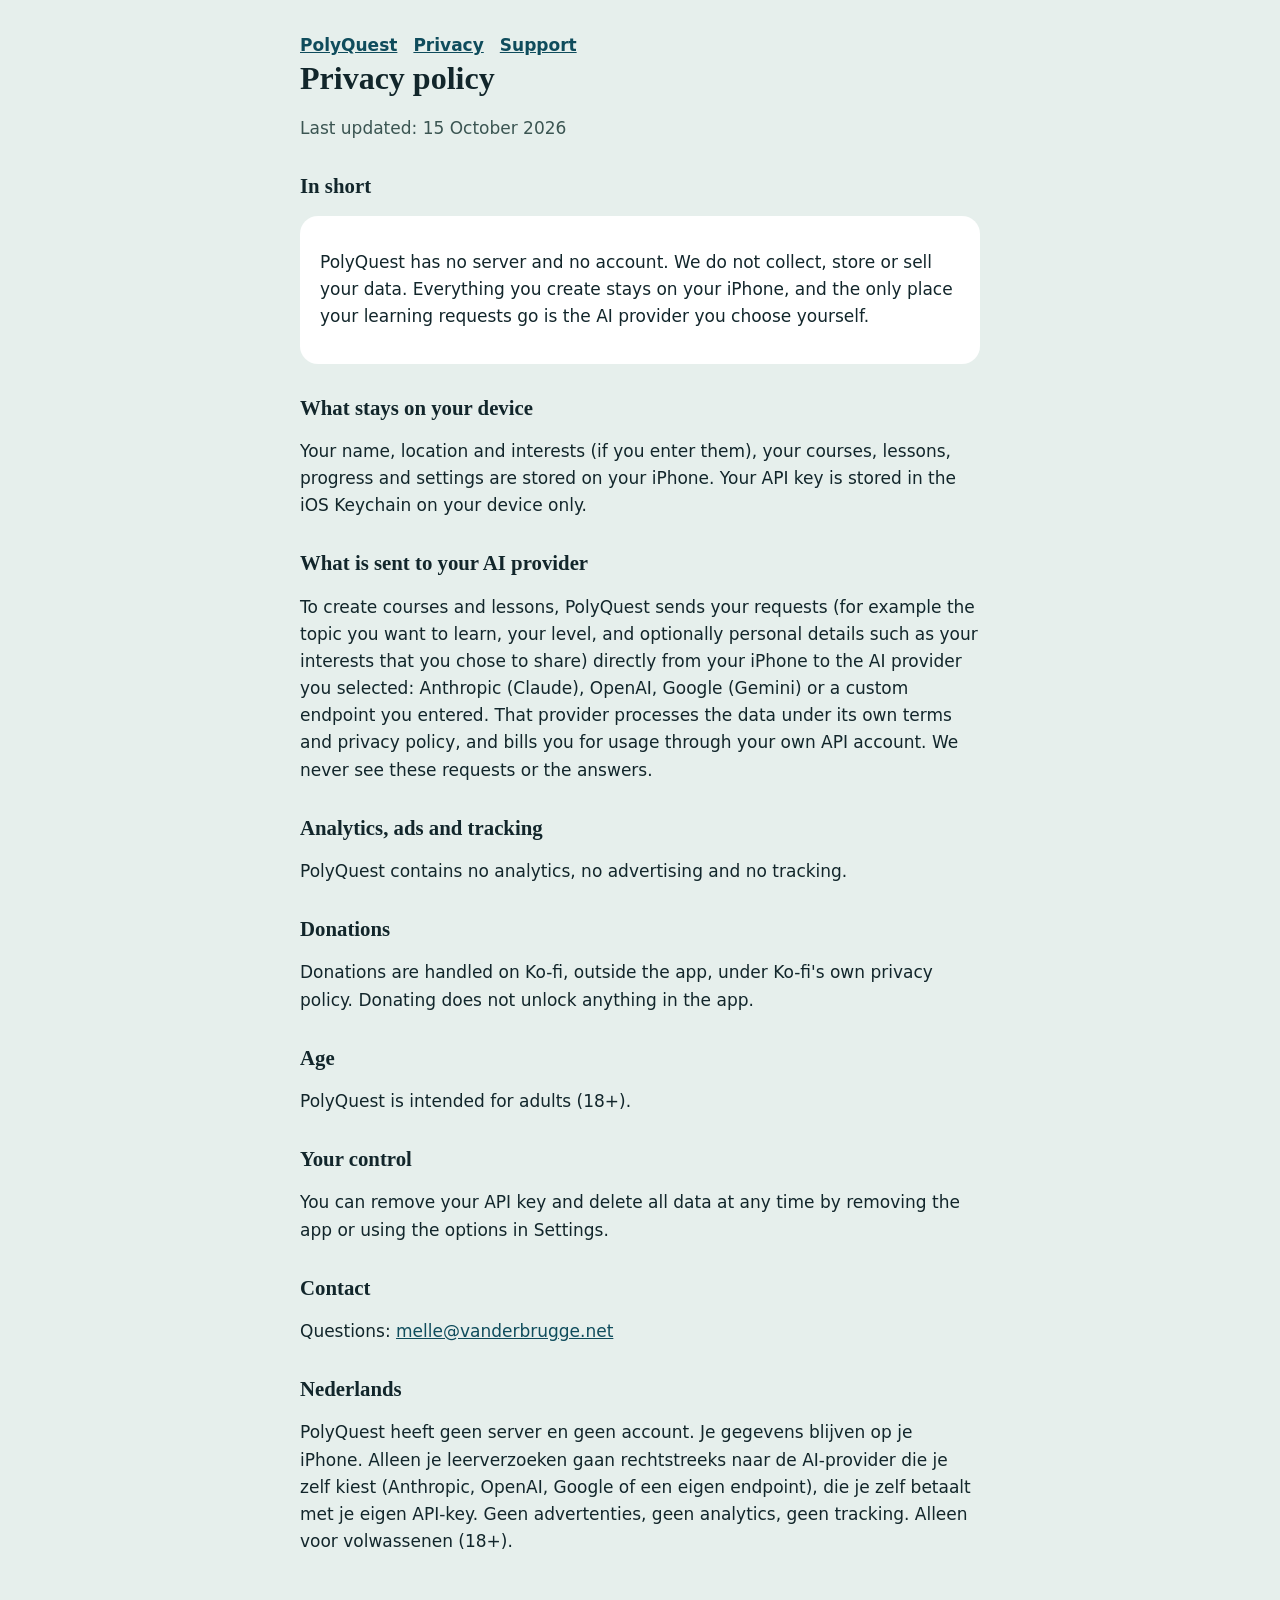
==== privacy.html @ d5af498f "PolyQuest legal pages: privacy and support Co-Authored-By: Claude Sonnet 5.5 <noreply@anthropic.com>" ====
<!doctype html><html lang="en"><head><meta charset="utf-8"><meta name="viewport" content="width=device-width,initial-scale=1"><title>PolyQuest – Privacy</title><link rel="stylesheet" href="style.css"></head><body><main><nav><a href="./">PolyQuest</a><a href="privacy.html">Privacy</a><a href="support.html">Support</a></nav>
<h1>Privacy policy</h1><p class="muted">Last updated: 15 October 2026</p>
<h2>In short</h2>
<div class="card"><p>PolyQuest has no server and no account. We do not collect, store or sell your data. Everything you create stays on your iPhone, and the only place your learning requests go is the AI provider you choose yourself.</p></div>
<h2>What stays on your device</h2>
<p>Your name, location and interests (if you enter them), your courses, lessons, progress and settings are stored on your iPhone. Your API key is stored in the iOS Keychain on your device only.</p>
<h2>What is sent to your AI provider</h2>
<p>To create courses and lessons, PolyQuest sends your requests (for example the topic you want to learn, your level, and optionally personal details such as your interests that you chose to share) directly from your iPhone to the AI provider you selected: Anthropic (Claude), OpenAI, Google (Gemini) or a custom endpoint you entered. That provider processes the data under its own terms and privacy policy, and bills you for usage through your own API account. We never see these requests or the answers.</p>
<h2>Analytics, ads and tracking</h2>
<p>PolyQuest contains no analytics, no advertising and no tracking.</p>
<h2>Donations</h2>
<p>Donations are handled on Ko-fi, outside the app, under Ko-fi's own privacy policy. Donating does not unlock anything in the app.</p>
<h2>Age</h2>
<p>PolyQuest is intended for adults (18+).</p>
<h2>Your control</h2>
<p>You can remove your API key and delete all data at any time by removing the app or using the options in Settings.</p>
<h2>Contact</h2>
<p>Questions: <a href="mailto:melle@vanderbrugge.net">melle@vanderbrugge.net</a></p>
<h2>Nederlands</h2>
<p>PolyQuest heeft geen server en geen account. Je gegevens blijven op je iPhone. Alleen je leerverzoeken gaan rechtstreeks naar de AI-provider die je zelf kiest (Anthropic, OpenAI, Google of een eigen endpoint), die je zelf betaalt met je eigen API-key. Geen advertenties, geen analytics, geen tracking. Alleen voor volwassenen (18+).</p>
</main></body></html>
---- style.css ----
:root{--bg:#E6EFEC;--ink:#12262B;--muted:#3B5552;--card:#fff;--accent:#0F4C5C;--link:#0F4C5C}
@media(prefers-color-scheme:dark){:root{--bg:#0E1225;--ink:#EEF0FF;--muted:#B5BCE0;--card:#181E3A;--accent:#5FC8DA;--link:#5FC8DA}}
body{margin:0;background:var(--bg);color:var(--ink);font:17px/1.6 ui-rounded,-apple-system,system-ui,sans-serif}
main{max-width:680px;margin:0 auto;padding:32px 16px 64px}
h1,h2{font-family:ui-serif,Georgia,serif;line-height:1.2}
h1{font-size:2rem;margin:0 0 .25rem}h2{font-size:1.3rem;margin-top:2rem}
.card{background:var(--card);border-radius:18px;padding:16px 20px;margin:16px 0}
p.muted{color:var(--muted)}a{color:var(--link)}nav a{margin-right:16px;font-weight:700}
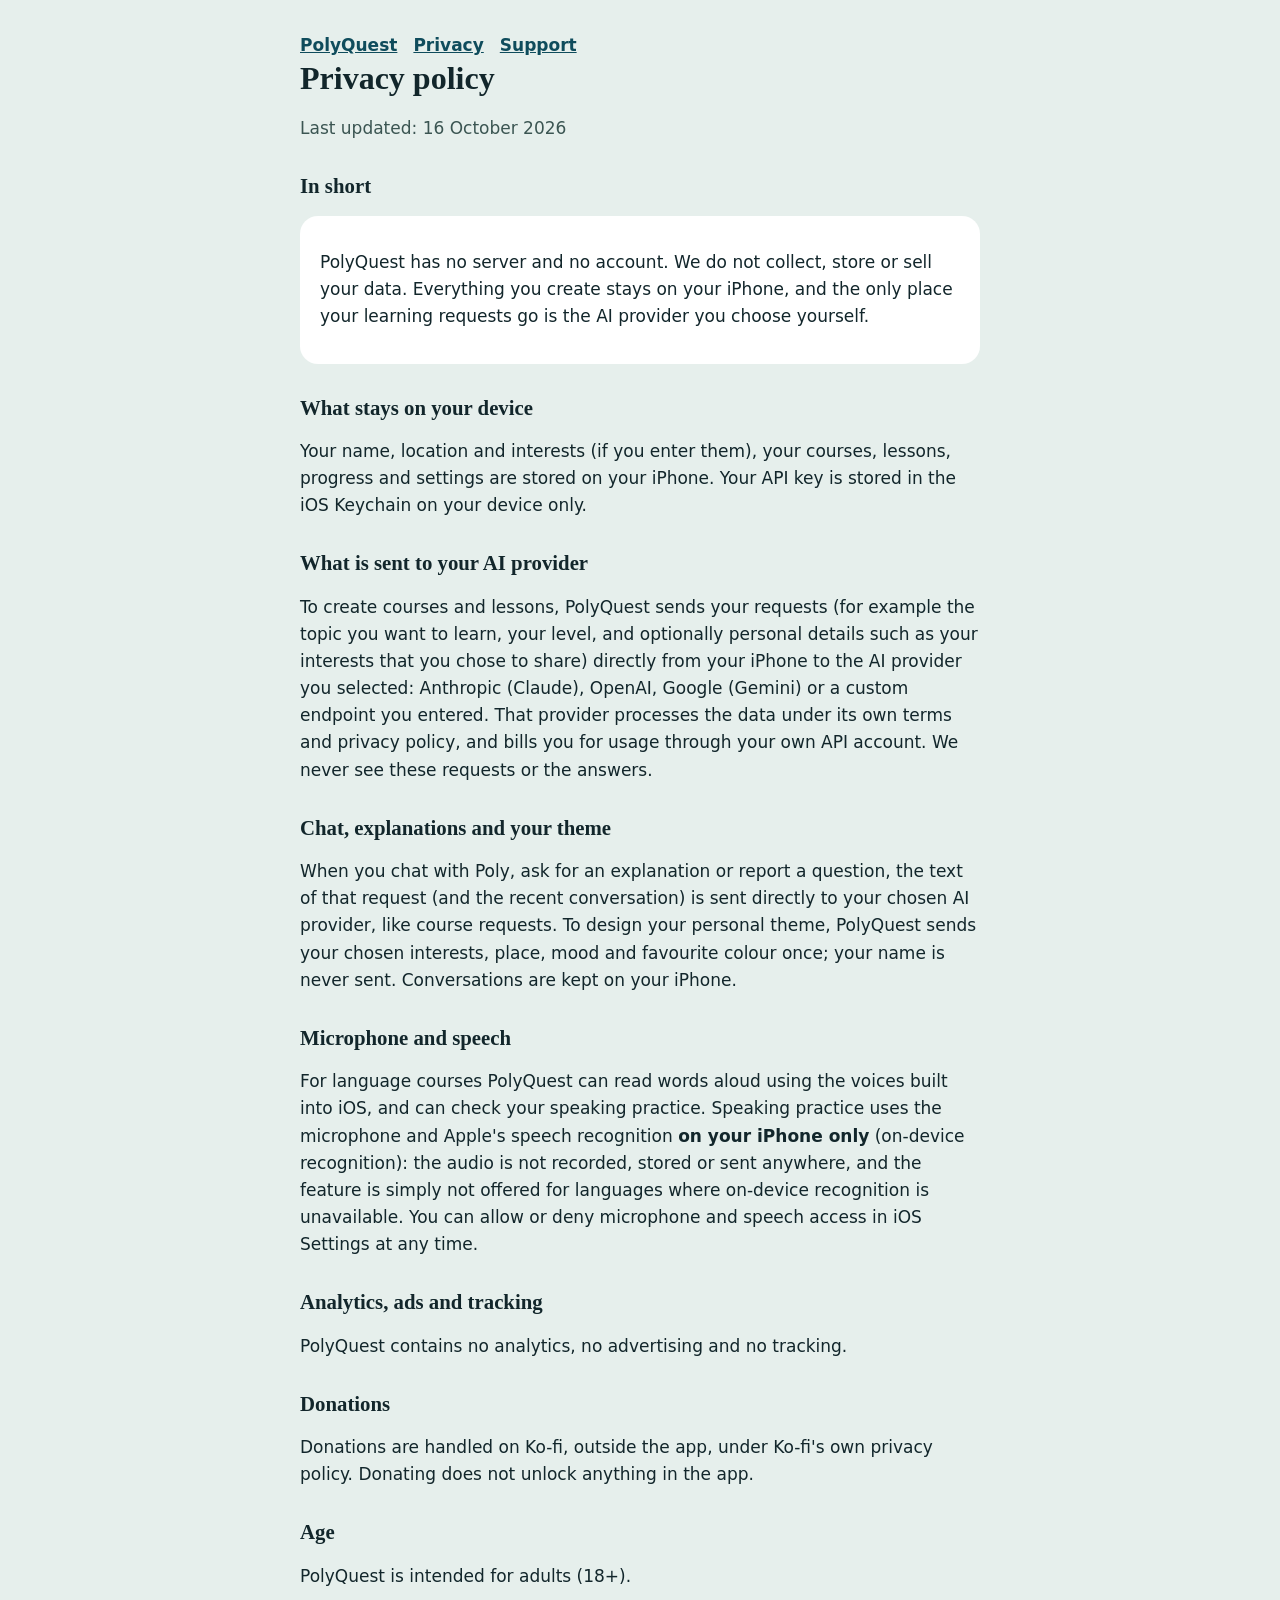
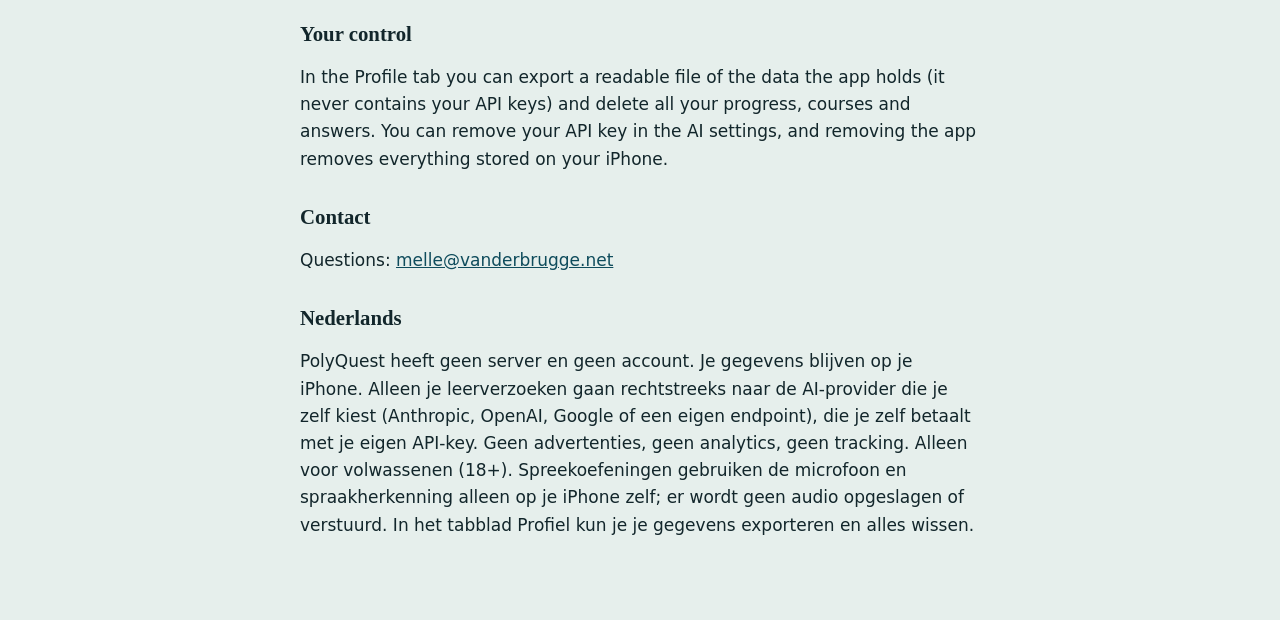
==== commit a2525c69: "Privacy: chat, theme, on-device speech, export and delete" ====
--- a/privacy.html
+++ b/privacy.html
@@ -1,11 +1,15 @@
 <!doctype html><html lang="en"><head><meta charset="utf-8"><meta name="viewport" content="width=device-width,initial-scale=1"><title>PolyQuest – Privacy</title><link rel="stylesheet" href="style.css"></head><body><main><nav><a href="./">PolyQuest</a><a href="privacy.html">Privacy</a><a href="support.html">Support</a></nav>
-<h1>Privacy policy</h1><p class="muted">Last updated: 15 October 2026</p>
+<h1>Privacy policy</h1><p class="muted">Last updated: 16 October 2026</p>
 <h2>In short</h2>
 <div class="card"><p>PolyQuest has no server and no account. We do not collect, store or sell your data. Everything you create stays on your iPhone, and the only place your learning requests go is the AI provider you choose yourself.</p></div>
 <h2>What stays on your device</h2>
 <p>Your name, location and interests (if you enter them), your courses, lessons, progress and settings are stored on your iPhone. Your API key is stored in the iOS Keychain on your device only.</p>
 <h2>What is sent to your AI provider</h2>
 <p>To create courses and lessons, PolyQuest sends your requests (for example the topic you want to learn, your level, and optionally personal details such as your interests that you chose to share) directly from your iPhone to the AI provider you selected: Anthropic (Claude), OpenAI, Google (Gemini) or a custom endpoint you entered. That provider processes the data under its own terms and privacy policy, and bills you for usage through your own API account. We never see these requests or the answers.</p>
+<h2>Chat, explanations and your theme</h2>
+<p>When you chat with Poly, ask for an explanation or report a question, the text of that request (and the recent conversation) is sent directly to your chosen AI provider, like course requests. To design your personal theme, PolyQuest sends your chosen interests, place, mood and favourite colour once; your name is never sent. Conversations are kept on your iPhone.</p>
+<h2>Microphone and speech</h2>
+<p>For language courses PolyQuest can read words aloud using the voices built into iOS, and can check your speaking practice. Speaking practice uses the microphone and Apple's speech recognition <strong>on your iPhone only</strong> (on-device recognition): the audio is not recorded, stored or sent anywhere, and the feature is simply not offered for languages where on-device recognition is unavailable. You can allow or deny microphone and speech access in iOS Settings at any time.</p>
 <h2>Analytics, ads and tracking</h2>
 <p>PolyQuest contains no analytics, no advertising and no tracking.</p>
 <h2>Donations</h2>
@@ -13,9 +17,9 @@
 <h2>Age</h2>
 <p>PolyQuest is intended for adults (18+).</p>
 <h2>Your control</h2>
-<p>You can remove your API key and delete all data at any time by removing the app or using the options in Settings.</p>
+<p>In the Profile tab you can export a readable file of the data the app holds (it never contains your API keys) and delete all your progress, courses and answers. You can remove your API key in the AI settings, and removing the app removes everything stored on your iPhone.</p>
 <h2>Contact</h2>
 <p>Questions: <a href="mailto:melle@vanderbrugge.net">melle@vanderbrugge.net</a></p>
 <h2>Nederlands</h2>
-<p>PolyQuest heeft geen server en geen account. Je gegevens blijven op je iPhone. Alleen je leerverzoeken gaan rechtstreeks naar de AI-provider die je zelf kiest (Anthropic, OpenAI, Google of een eigen endpoint), die je zelf betaalt met je eigen API-key. Geen advertenties, geen analytics, geen tracking. Alleen voor volwassenen (18+).</p>
+<p>PolyQuest heeft geen server en geen account. Je gegevens blijven op je iPhone. Alleen je leerverzoeken gaan rechtstreeks naar de AI-provider die je zelf kiest (Anthropic, OpenAI, Google of een eigen endpoint), die je zelf betaalt met je eigen API-key. Geen advertenties, geen analytics, geen tracking. Alleen voor volwassenen (18+). Spreekoefeningen gebruiken de microfoon en spraakherkenning alleen op je iPhone zelf; er wordt geen audio opgeslagen of verstuurd. In het tabblad Profiel kun je je gegevens exporteren en alles wissen.</p>
 </main></body></html>
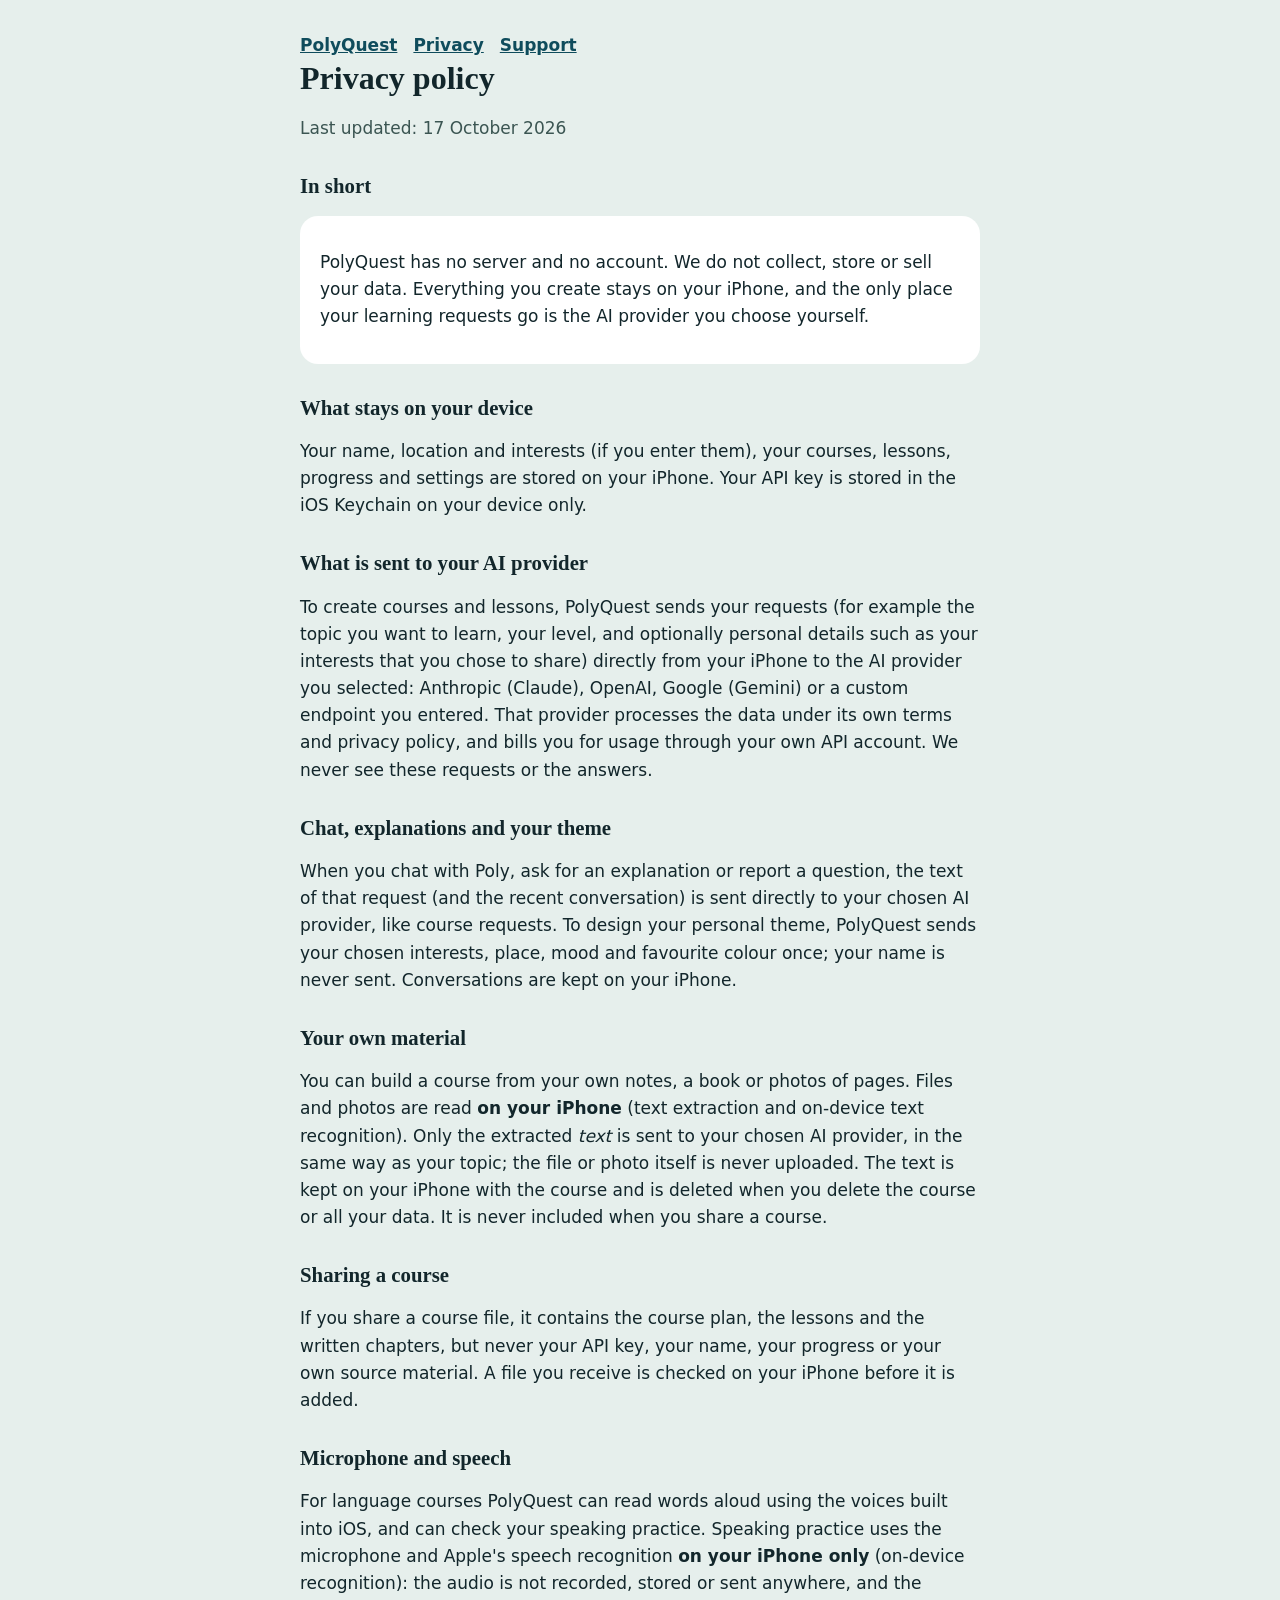
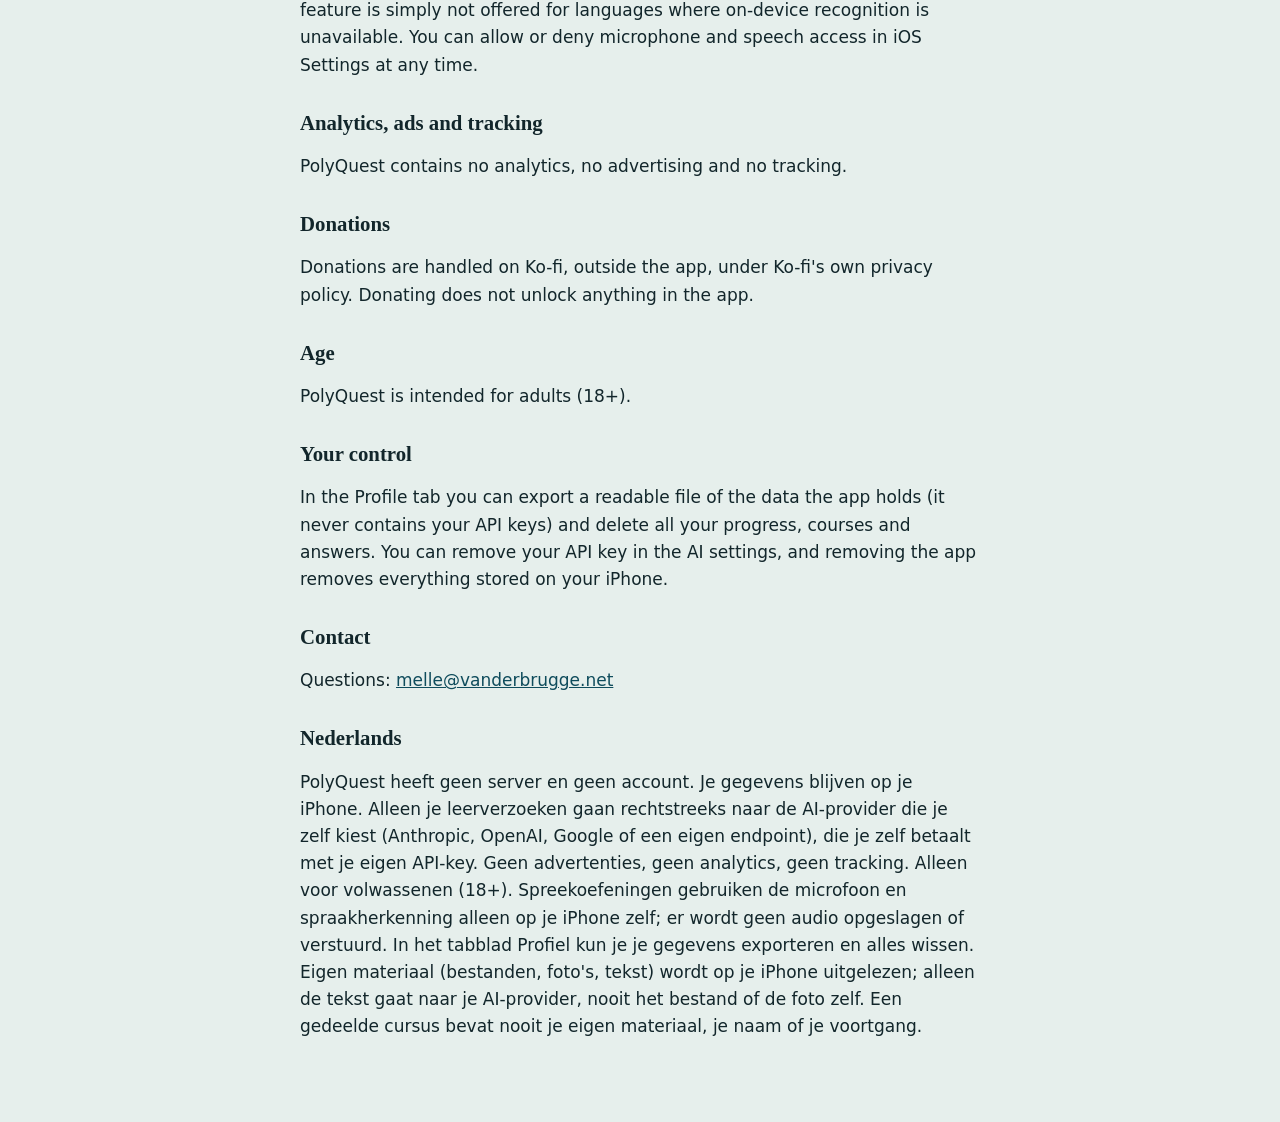
==== commit 09ba4885: "Privacy: own material and course sharing" ====
--- a/privacy.html
+++ b/privacy.html
@@ -1,5 +1,5 @@
 <!doctype html><html lang="en"><head><meta charset="utf-8"><meta name="viewport" content="width=device-width,initial-scale=1"><title>PolyQuest – Privacy</title><link rel="stylesheet" href="style.css"></head><body><main><nav><a href="./">PolyQuest</a><a href="privacy.html">Privacy</a><a href="support.html">Support</a></nav>
-<h1>Privacy policy</h1><p class="muted">Last updated: 16 October 2026</p>
+<h1>Privacy policy</h1><p class="muted">Last updated: 17 October 2026</p>
 <h2>In short</h2>
 <div class="card"><p>PolyQuest has no server and no account. We do not collect, store or sell your data. Everything you create stays on your iPhone, and the only place your learning requests go is the AI provider you choose yourself.</p></div>
 <h2>What stays on your device</h2>
@@ -8,6 +8,10 @@
 <p>To create courses and lessons, PolyQuest sends your requests (for example the topic you want to learn, your level, and optionally personal details such as your interests that you chose to share) directly from your iPhone to the AI provider you selected: Anthropic (Claude), OpenAI, Google (Gemini) or a custom endpoint you entered. That provider processes the data under its own terms and privacy policy, and bills you for usage through your own API account. We never see these requests or the answers.</p>
 <h2>Chat, explanations and your theme</h2>
 <p>When you chat with Poly, ask for an explanation or report a question, the text of that request (and the recent conversation) is sent directly to your chosen AI provider, like course requests. To design your personal theme, PolyQuest sends your chosen interests, place, mood and favourite colour once; your name is never sent. Conversations are kept on your iPhone.</p>
+<h2>Your own material</h2>
+<p>You can build a course from your own notes, a book or photos of pages. Files and photos are read <strong>on your iPhone</strong> (text extraction and on-device text recognition). Only the extracted <em>text</em> is sent to your chosen AI provider, in the same way as your topic; the file or photo itself is never uploaded. The text is kept on your iPhone with the course and is deleted when you delete the course or all your data. It is never included when you share a course.</p>
+<h2>Sharing a course</h2>
+<p>If you share a course file, it contains the course plan, the lessons and the written chapters, but never your API key, your name, your progress or your own source material. A file you receive is checked on your iPhone before it is added.</p>
 <h2>Microphone and speech</h2>
 <p>For language courses PolyQuest can read words aloud using the voices built into iOS, and can check your speaking practice. Speaking practice uses the microphone and Apple's speech recognition <strong>on your iPhone only</strong> (on-device recognition): the audio is not recorded, stored or sent anywhere, and the feature is simply not offered for languages where on-device recognition is unavailable. You can allow or deny microphone and speech access in iOS Settings at any time.</p>
 <h2>Analytics, ads and tracking</h2>
@@ -21,5 +25,5 @@
 <h2>Contact</h2>
 <p>Questions: <a href="mailto:melle@vanderbrugge.net">melle@vanderbrugge.net</a></p>
 <h2>Nederlands</h2>
-<p>PolyQuest heeft geen server en geen account. Je gegevens blijven op je iPhone. Alleen je leerverzoeken gaan rechtstreeks naar de AI-provider die je zelf kiest (Anthropic, OpenAI, Google of een eigen endpoint), die je zelf betaalt met je eigen API-key. Geen advertenties, geen analytics, geen tracking. Alleen voor volwassenen (18+). Spreekoefeningen gebruiken de microfoon en spraakherkenning alleen op je iPhone zelf; er wordt geen audio opgeslagen of verstuurd. In het tabblad Profiel kun je je gegevens exporteren en alles wissen.</p>
+<p>PolyQuest heeft geen server en geen account. Je gegevens blijven op je iPhone. Alleen je leerverzoeken gaan rechtstreeks naar de AI-provider die je zelf kiest (Anthropic, OpenAI, Google of een eigen endpoint), die je zelf betaalt met je eigen API-key. Geen advertenties, geen analytics, geen tracking. Alleen voor volwassenen (18+). Spreekoefeningen gebruiken de microfoon en spraakherkenning alleen op je iPhone zelf; er wordt geen audio opgeslagen of verstuurd. In het tabblad Profiel kun je je gegevens exporteren en alles wissen. Eigen materiaal (bestanden, foto's, tekst) wordt op je iPhone uitgelezen; alleen de tekst gaat naar je AI-provider, nooit het bestand of de foto zelf. Een gedeelde cursus bevat nooit je eigen materiaal, je naam of je voortgang.</p>
 </main></body></html>
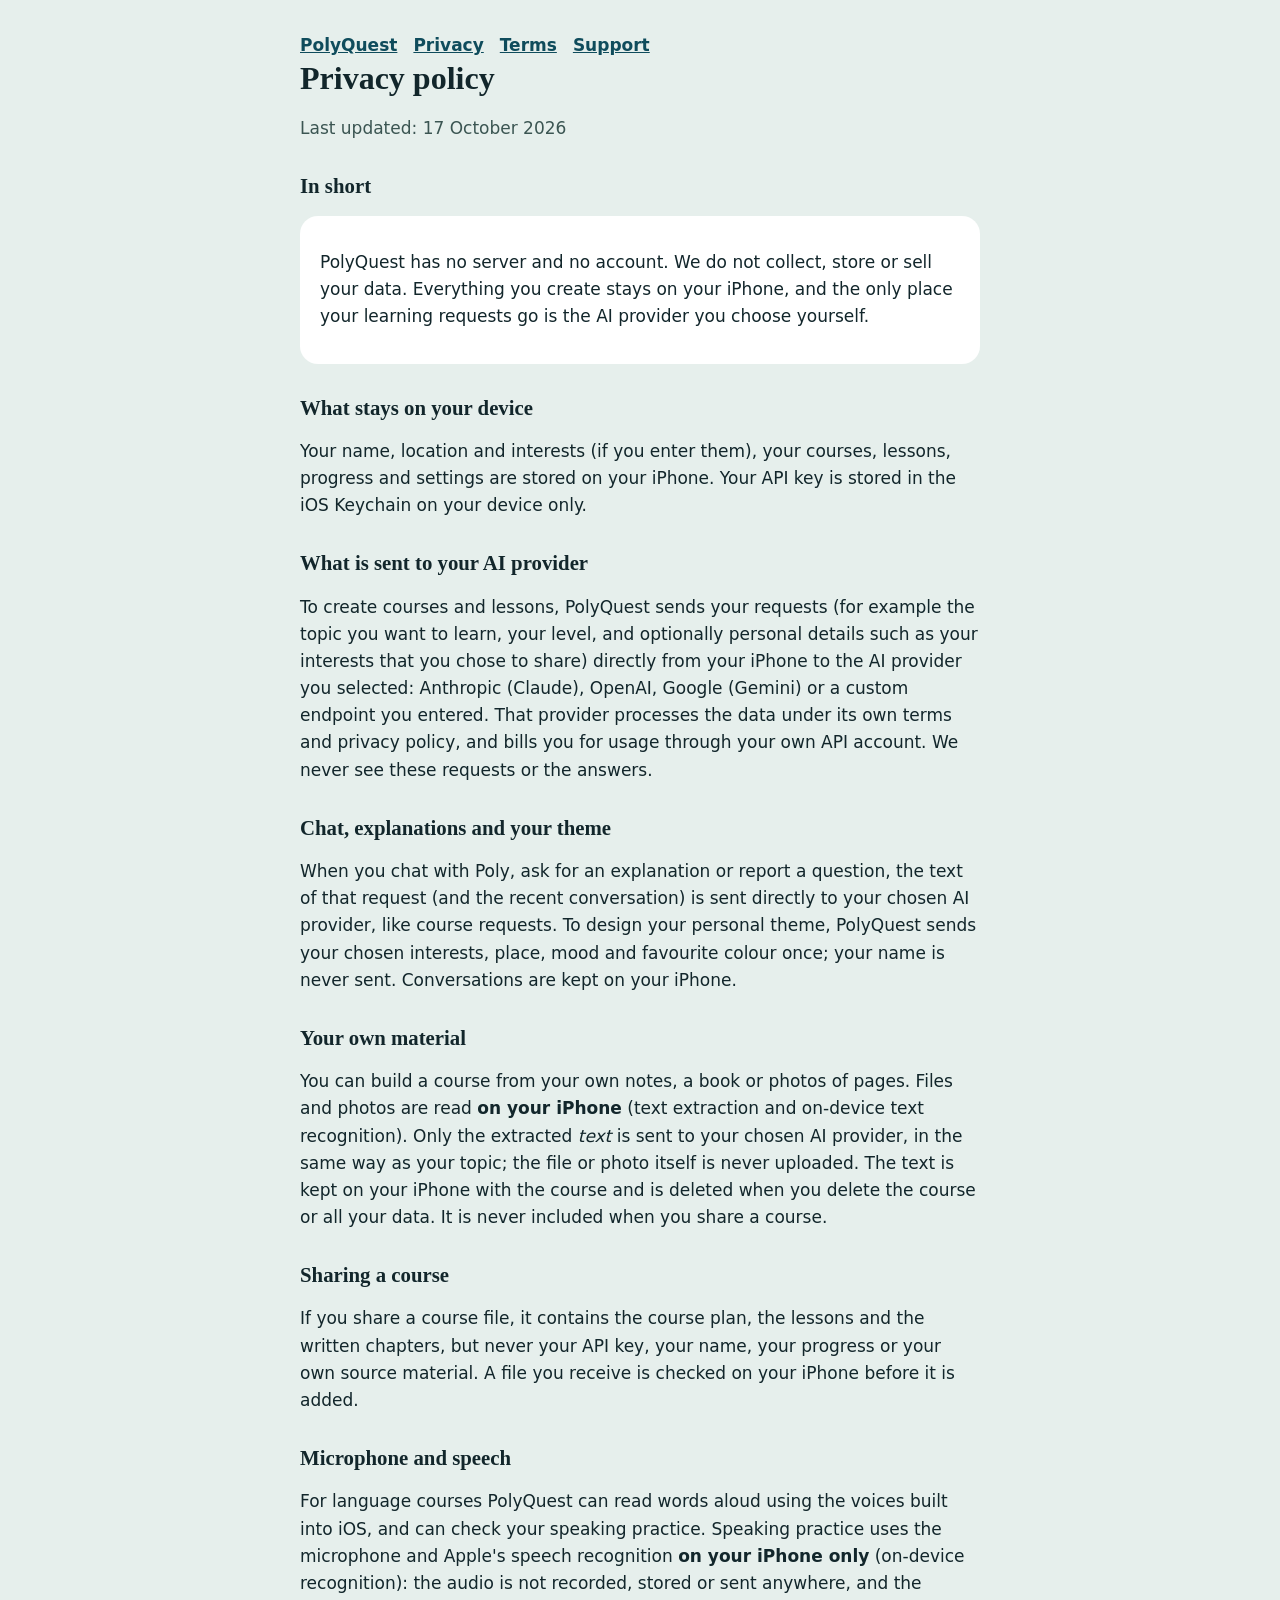
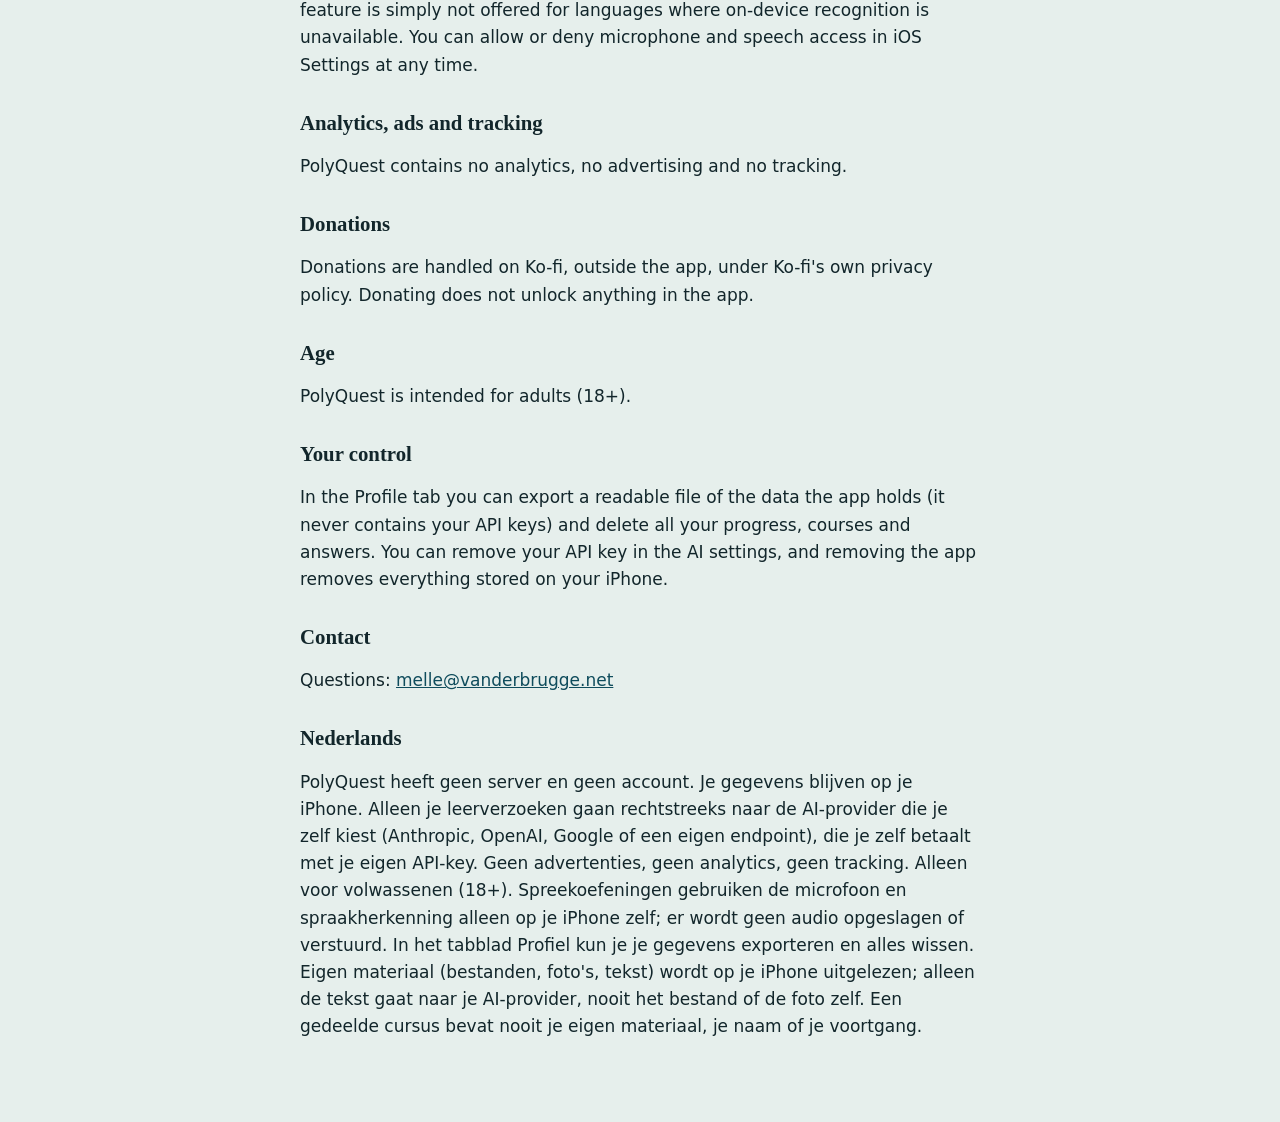
==== commit 27c41f2d: "Add terms of use, link it in the navigation" ====
--- a/privacy.html
+++ b/privacy.html
@@ -1,4 +1,4 @@
-<!doctype html><html lang="en"><head><meta charset="utf-8"><meta name="viewport" content="width=device-width,initial-scale=1"><title>PolyQuest – Privacy</title><link rel="stylesheet" href="style.css"></head><body><main><nav><a href="./">PolyQuest</a><a href="privacy.html">Privacy</a><a href="support.html">Support</a></nav>
+<!doctype html><html lang="en"><head><meta charset="utf-8"><meta name="viewport" content="width=device-width,initial-scale=1"><title>PolyQuest – Privacy</title><link rel="stylesheet" href="style.css"></head><body><main><nav><a href="./">PolyQuest</a><a href="privacy.html">Privacy</a><a href="terms.html">Terms</a><a href="support.html">Support</a></nav>
 <h1>Privacy policy</h1><p class="muted">Last updated: 17 October 2026</p>
 <h2>In short</h2>
 <div class="card"><p>PolyQuest has no server and no account. We do not collect, store or sell your data. Everything you create stays on your iPhone, and the only place your learning requests go is the AI provider you choose yourself.</p></div>
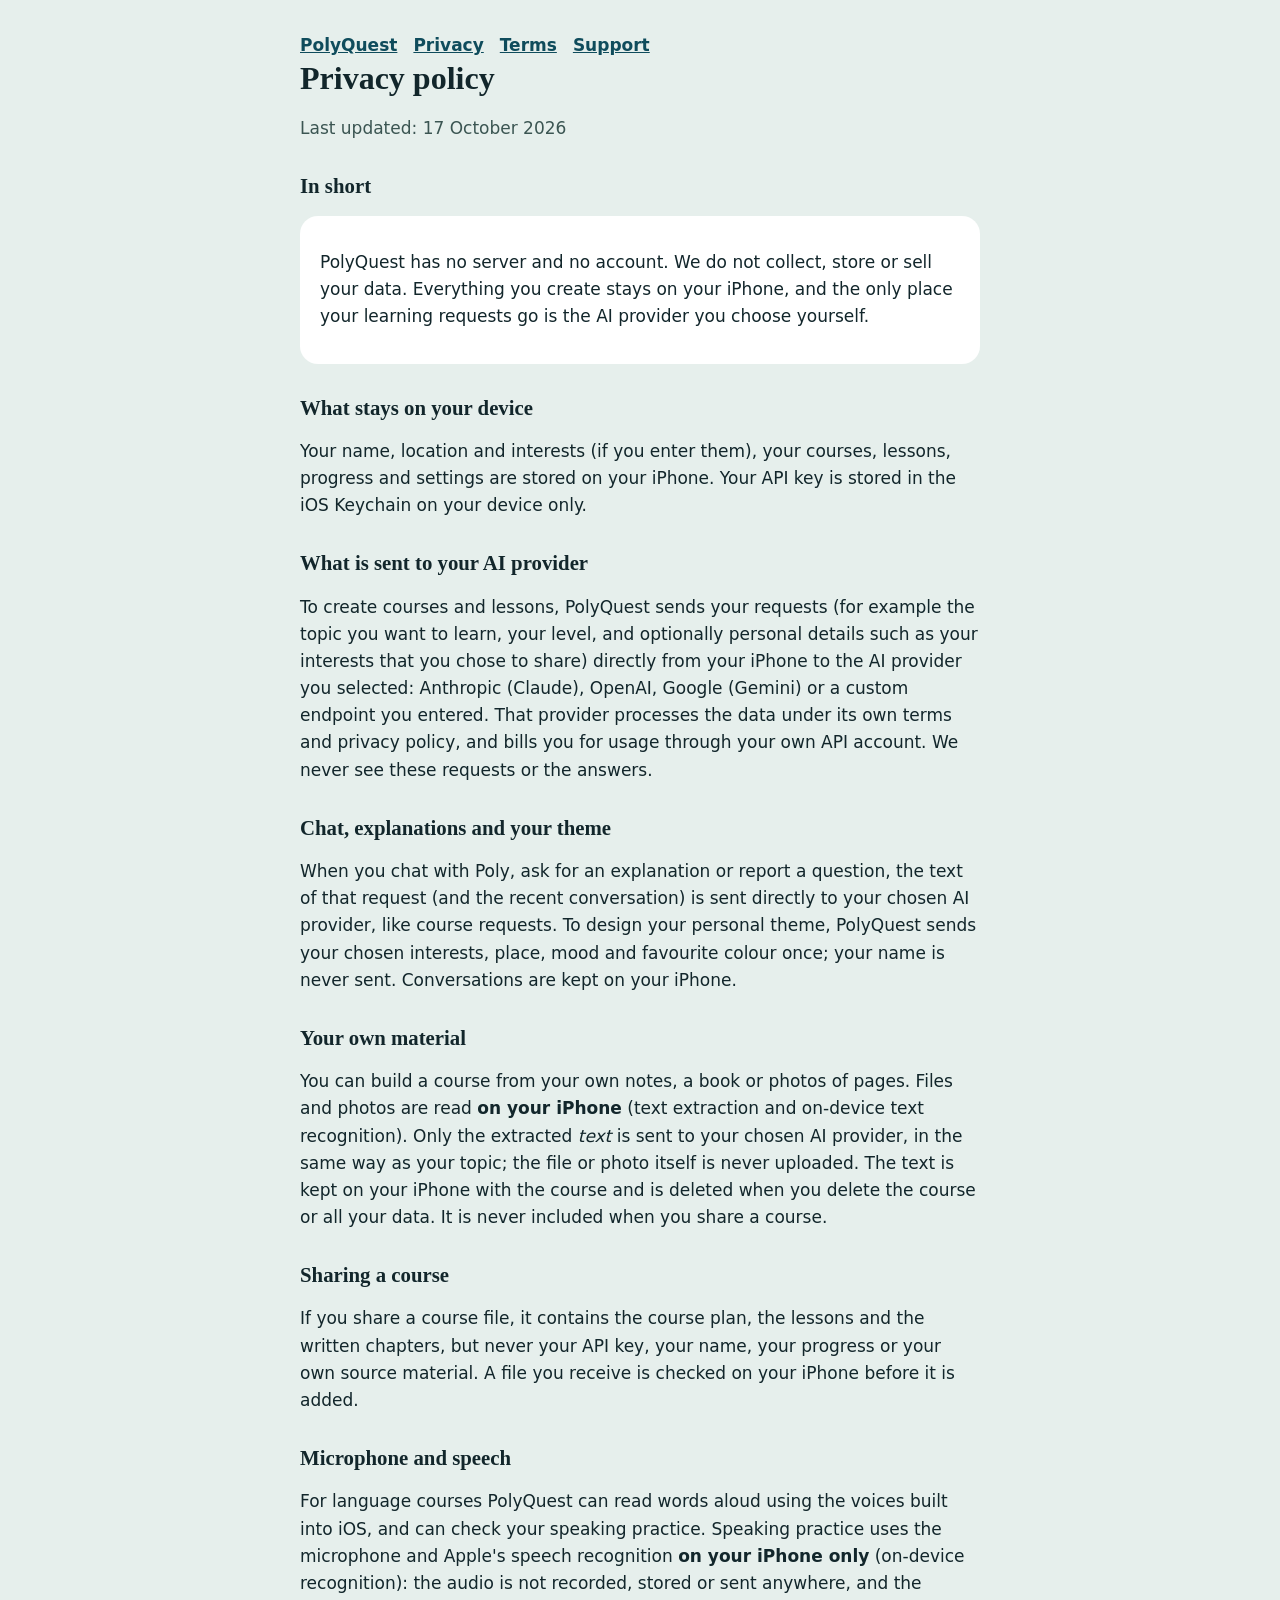
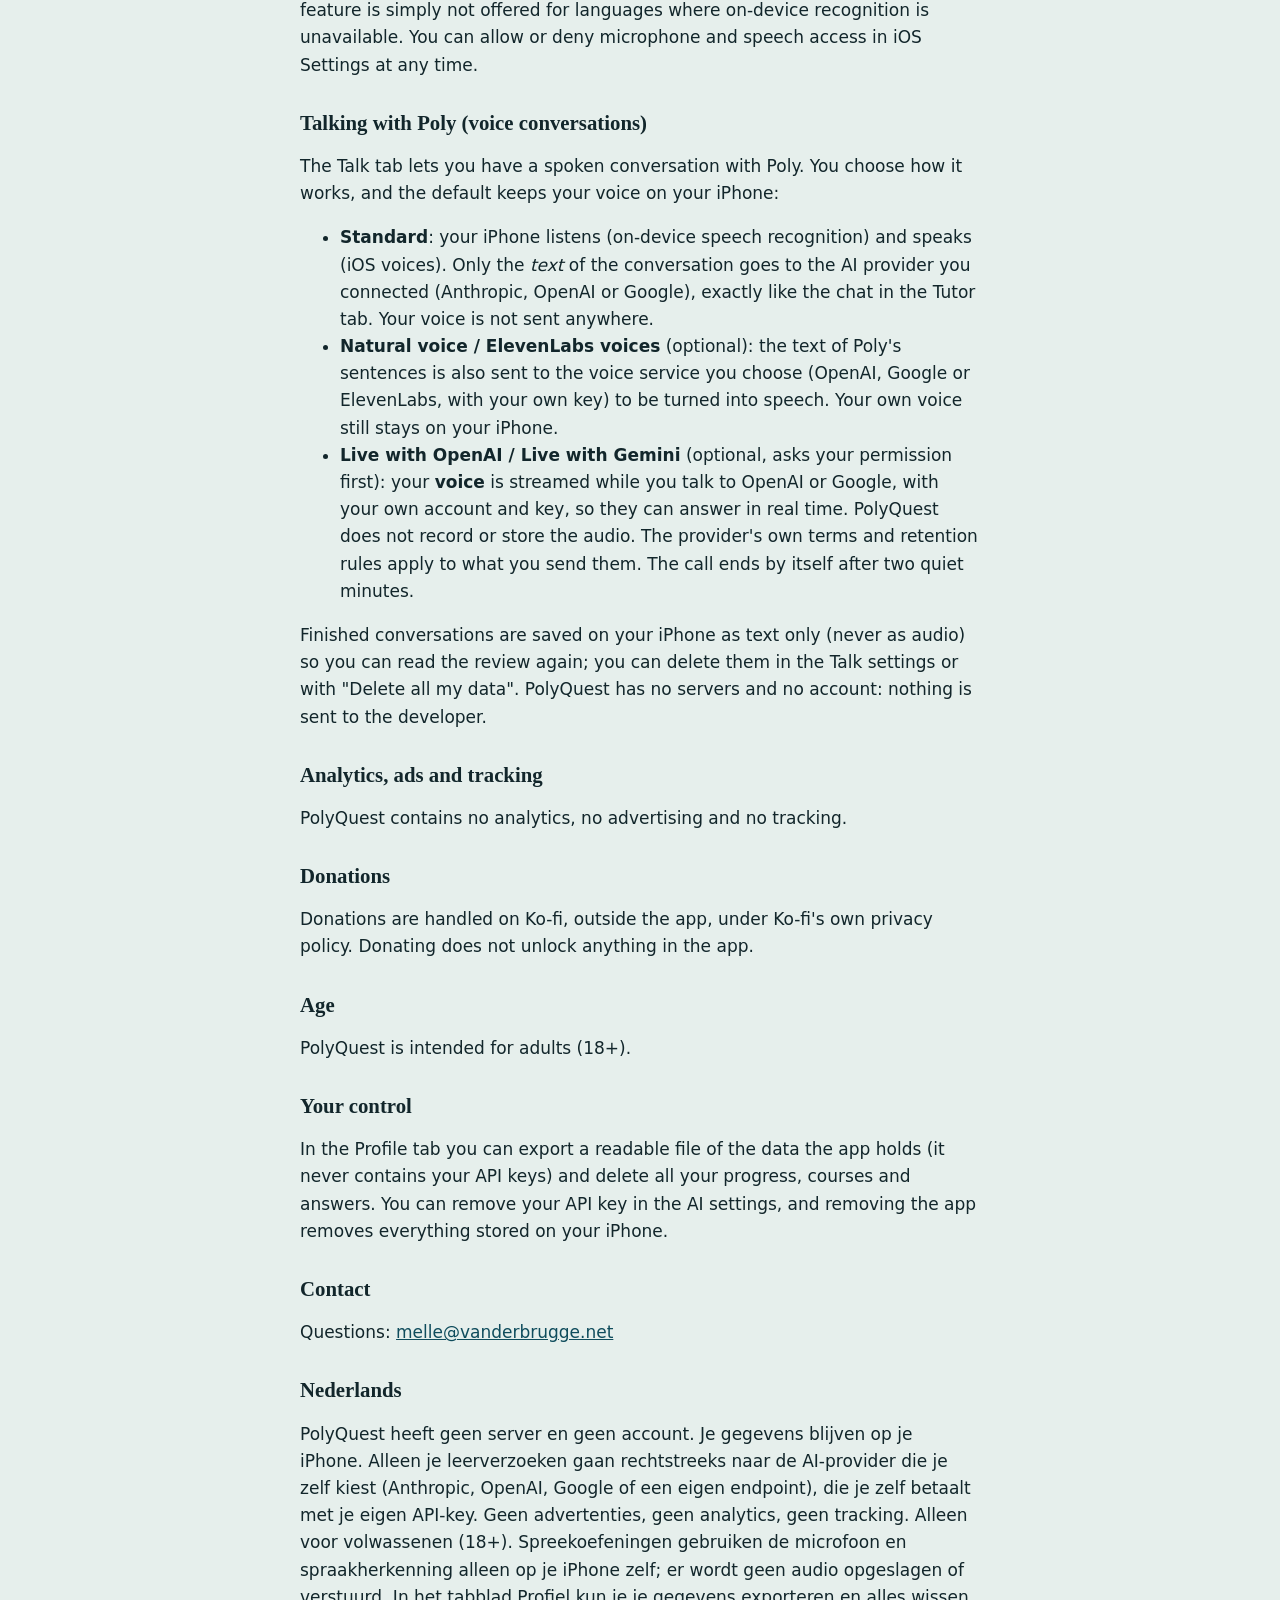
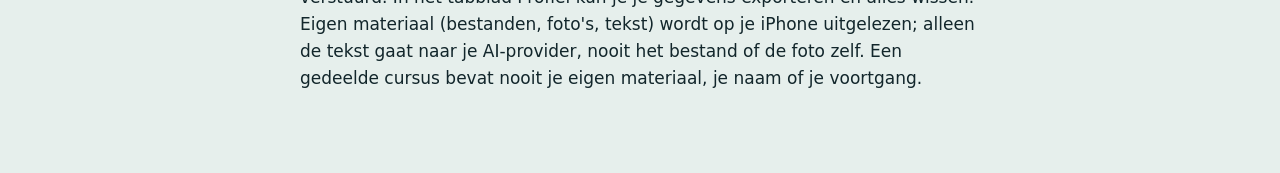
==== commit 5027e49c: "Privacy: voice conversations (standard, cloud voice, live)" ====
--- a/privacy.html
+++ b/privacy.html
@@ -14,6 +14,14 @@
 <p>If you share a course file, it contains the course plan, the lessons and the written chapters, but never your API key, your name, your progress or your own source material. A file you receive is checked on your iPhone before it is added.</p>
 <h2>Microphone and speech</h2>
 <p>For language courses PolyQuest can read words aloud using the voices built into iOS, and can check your speaking practice. Speaking practice uses the microphone and Apple's speech recognition <strong>on your iPhone only</strong> (on-device recognition): the audio is not recorded, stored or sent anywhere, and the feature is simply not offered for languages where on-device recognition is unavailable. You can allow or deny microphone and speech access in iOS Settings at any time.</p>
+<h2>Talking with Poly (voice conversations)</h2>
+<p>The Talk tab lets you have a spoken conversation with Poly. You choose how it works, and the default keeps your voice on your iPhone:</p>
+<ul>
+<li><strong>Standard</strong>: your iPhone listens (on-device speech recognition) and speaks (iOS voices). Only the <em>text</em> of the conversation goes to the AI provider you connected (Anthropic, OpenAI or Google), exactly like the chat in the Tutor tab. Your voice is not sent anywhere.</li>
+<li><strong>Natural voice / ElevenLabs voices</strong> (optional): the text of Poly's sentences is also sent to the voice service you choose (OpenAI, Google or ElevenLabs, with your own key) to be turned into speech. Your own voice still stays on your iPhone.</li>
+<li><strong>Live with OpenAI / Live with Gemini</strong> (optional, asks your permission first): your <strong>voice</strong> is streamed while you talk to OpenAI or Google, with your own account and key, so they can answer in real time. PolyQuest does not record or store the audio. The provider's own terms and retention rules apply to what you send them. The call ends by itself after two quiet minutes.</li>
+</ul>
+<p>Finished conversations are saved on your iPhone as text only (never as audio) so you can read the review again; you can delete them in the Talk settings or with "Delete all my data". PolyQuest has no servers and no account: nothing is sent to the developer.</p>
 <h2>Analytics, ads and tracking</h2>
 <p>PolyQuest contains no analytics, no advertising and no tracking.</p>
 <h2>Donations</h2>
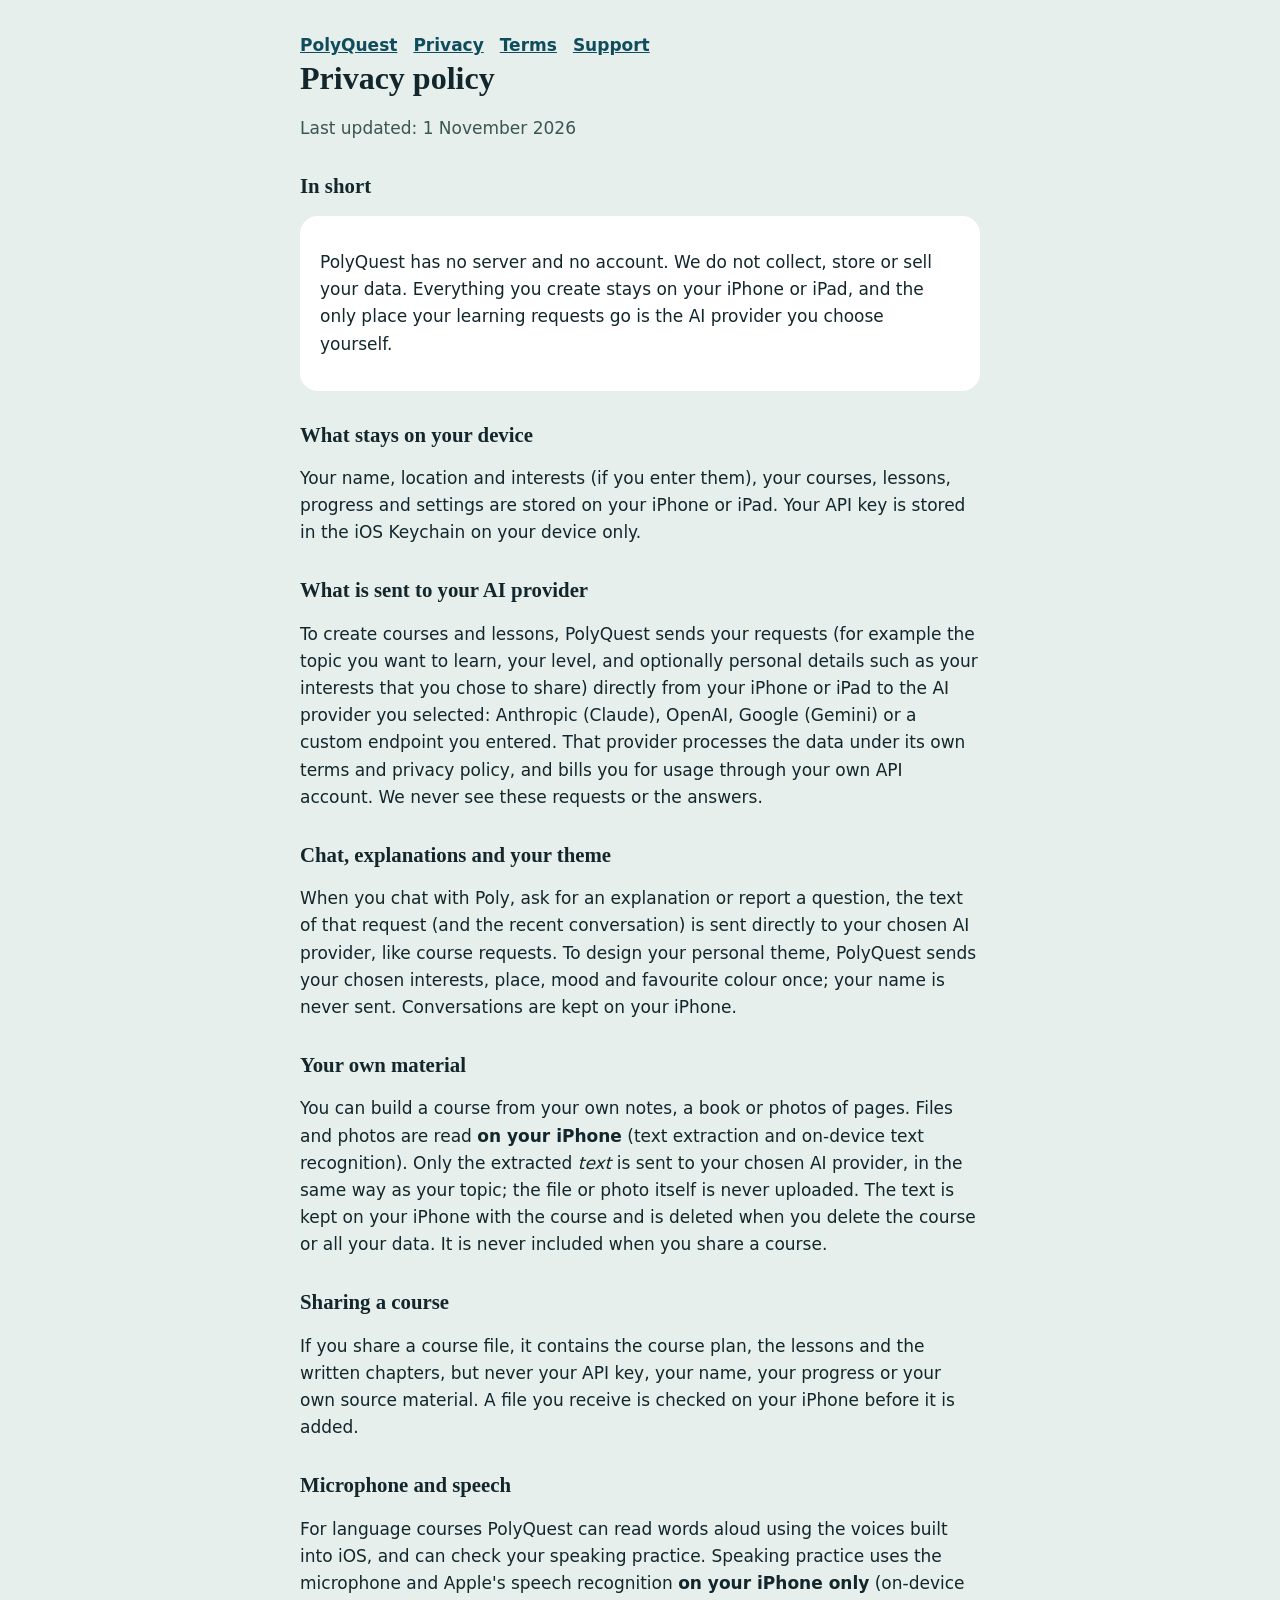
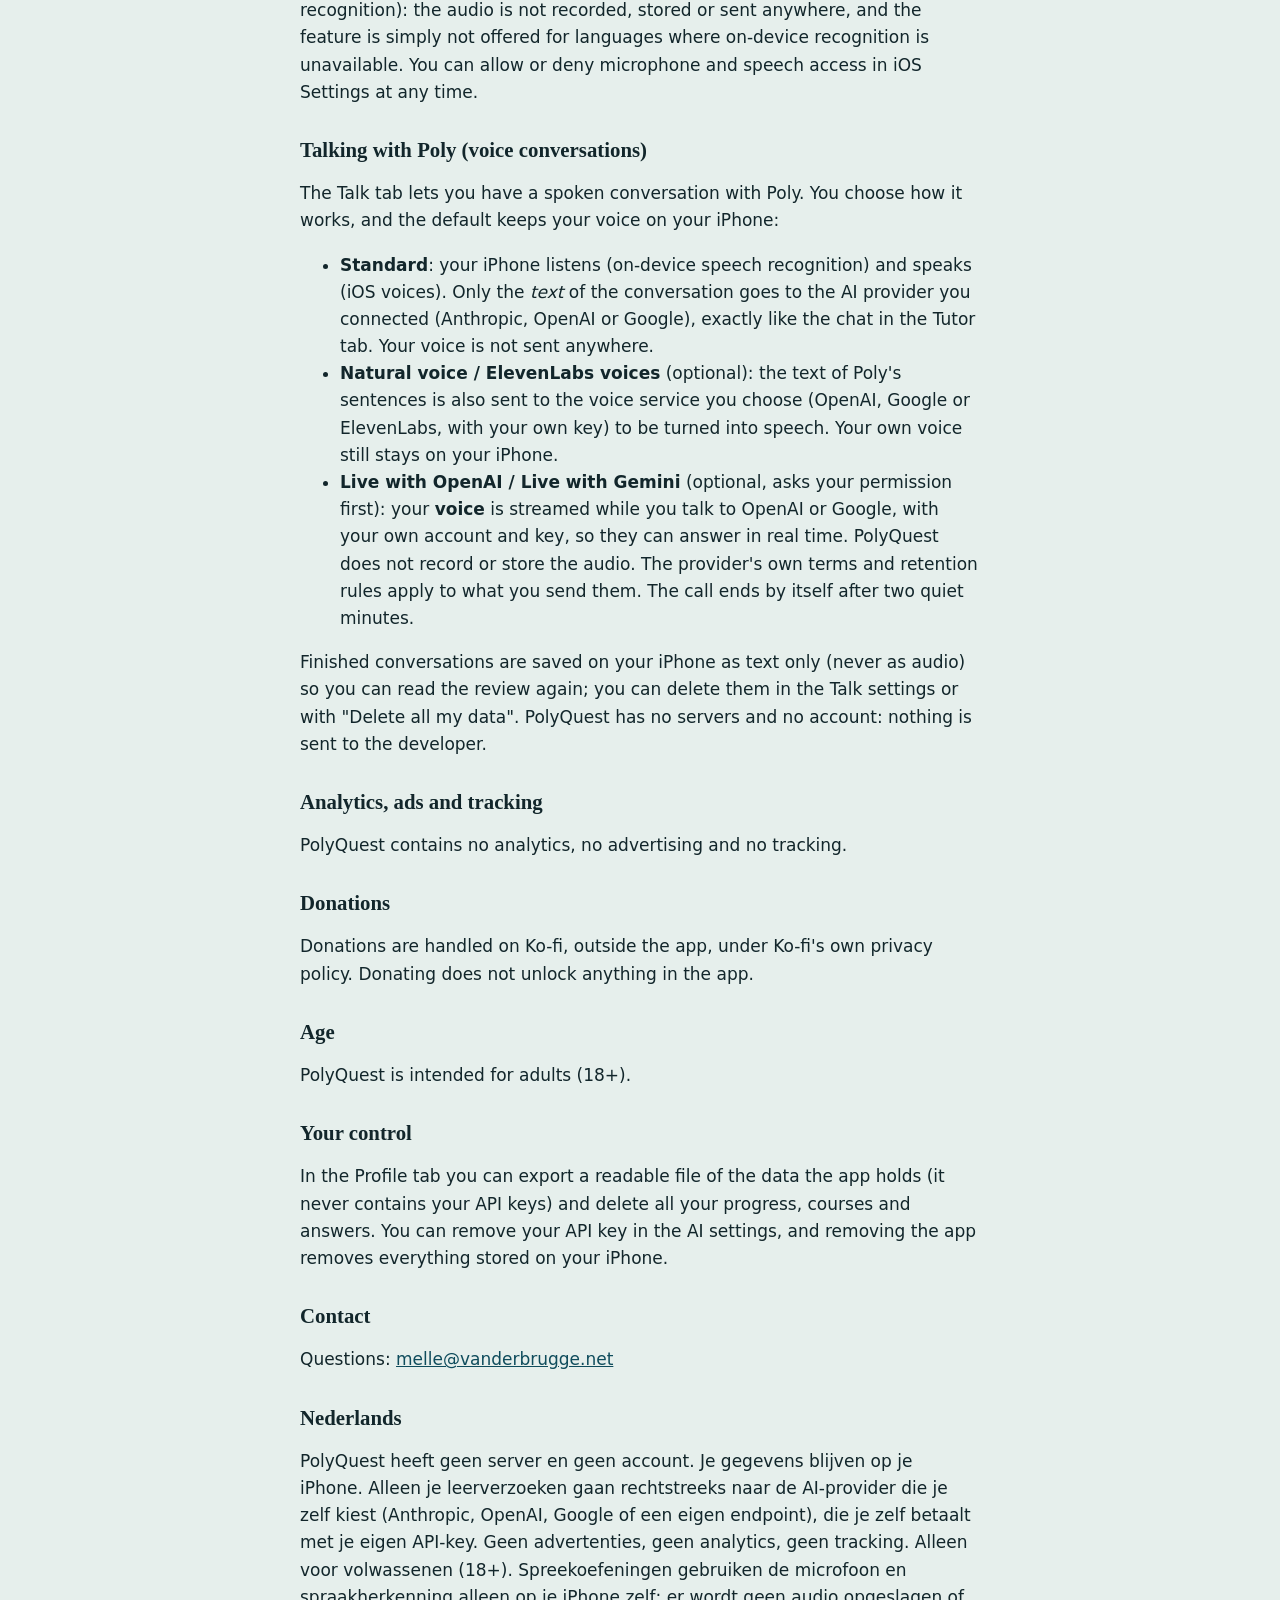
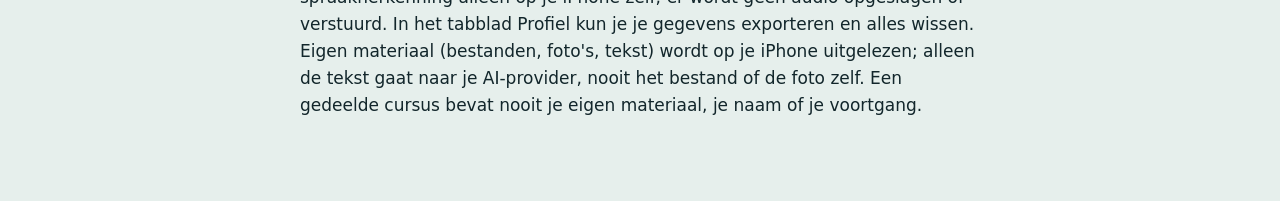
==== commit 77b47d42: "Privacy: iPhone or iPad, new date" ====
--- a/privacy.html
+++ b/privacy.html
@@ -1,11 +1,11 @@
 <!doctype html><html lang="en"><head><meta charset="utf-8"><meta name="viewport" content="width=device-width,initial-scale=1"><title>PolyQuest – Privacy</title><link rel="stylesheet" href="style.css"></head><body><main><nav><a href="./">PolyQuest</a><a href="privacy.html">Privacy</a><a href="terms.html">Terms</a><a href="support.html">Support</a></nav>
-<h1>Privacy policy</h1><p class="muted">Last updated: 17 October 2026</p>
+<h1>Privacy policy</h1><p class="muted">Last updated: 1 November 2026</p>
 <h2>In short</h2>
-<div class="card"><p>PolyQuest has no server and no account. We do not collect, store or sell your data. Everything you create stays on your iPhone, and the only place your learning requests go is the AI provider you choose yourself.</p></div>
+<div class="card"><p>PolyQuest has no server and no account. We do not collect, store or sell your data. Everything you create stays on your iPhone or iPad, and the only place your learning requests go is the AI provider you choose yourself.</p></div>
 <h2>What stays on your device</h2>
-<p>Your name, location and interests (if you enter them), your courses, lessons, progress and settings are stored on your iPhone. Your API key is stored in the iOS Keychain on your device only.</p>
+<p>Your name, location and interests (if you enter them), your courses, lessons, progress and settings are stored on your iPhone or iPad. Your API key is stored in the iOS Keychain on your device only.</p>
 <h2>What is sent to your AI provider</h2>
-<p>To create courses and lessons, PolyQuest sends your requests (for example the topic you want to learn, your level, and optionally personal details such as your interests that you chose to share) directly from your iPhone to the AI provider you selected: Anthropic (Claude), OpenAI, Google (Gemini) or a custom endpoint you entered. That provider processes the data under its own terms and privacy policy, and bills you for usage through your own API account. We never see these requests or the answers.</p>
+<p>To create courses and lessons, PolyQuest sends your requests (for example the topic you want to learn, your level, and optionally personal details such as your interests that you chose to share) directly from your iPhone or iPad to the AI provider you selected: Anthropic (Claude), OpenAI, Google (Gemini) or a custom endpoint you entered. That provider processes the data under its own terms and privacy policy, and bills you for usage through your own API account. We never see these requests or the answers.</p>
 <h2>Chat, explanations and your theme</h2>
 <p>When you chat with Poly, ask for an explanation or report a question, the text of that request (and the recent conversation) is sent directly to your chosen AI provider, like course requests. To design your personal theme, PolyQuest sends your chosen interests, place, mood and favourite colour once; your name is never sent. Conversations are kept on your iPhone.</p>
 <h2>Your own material</h2>
